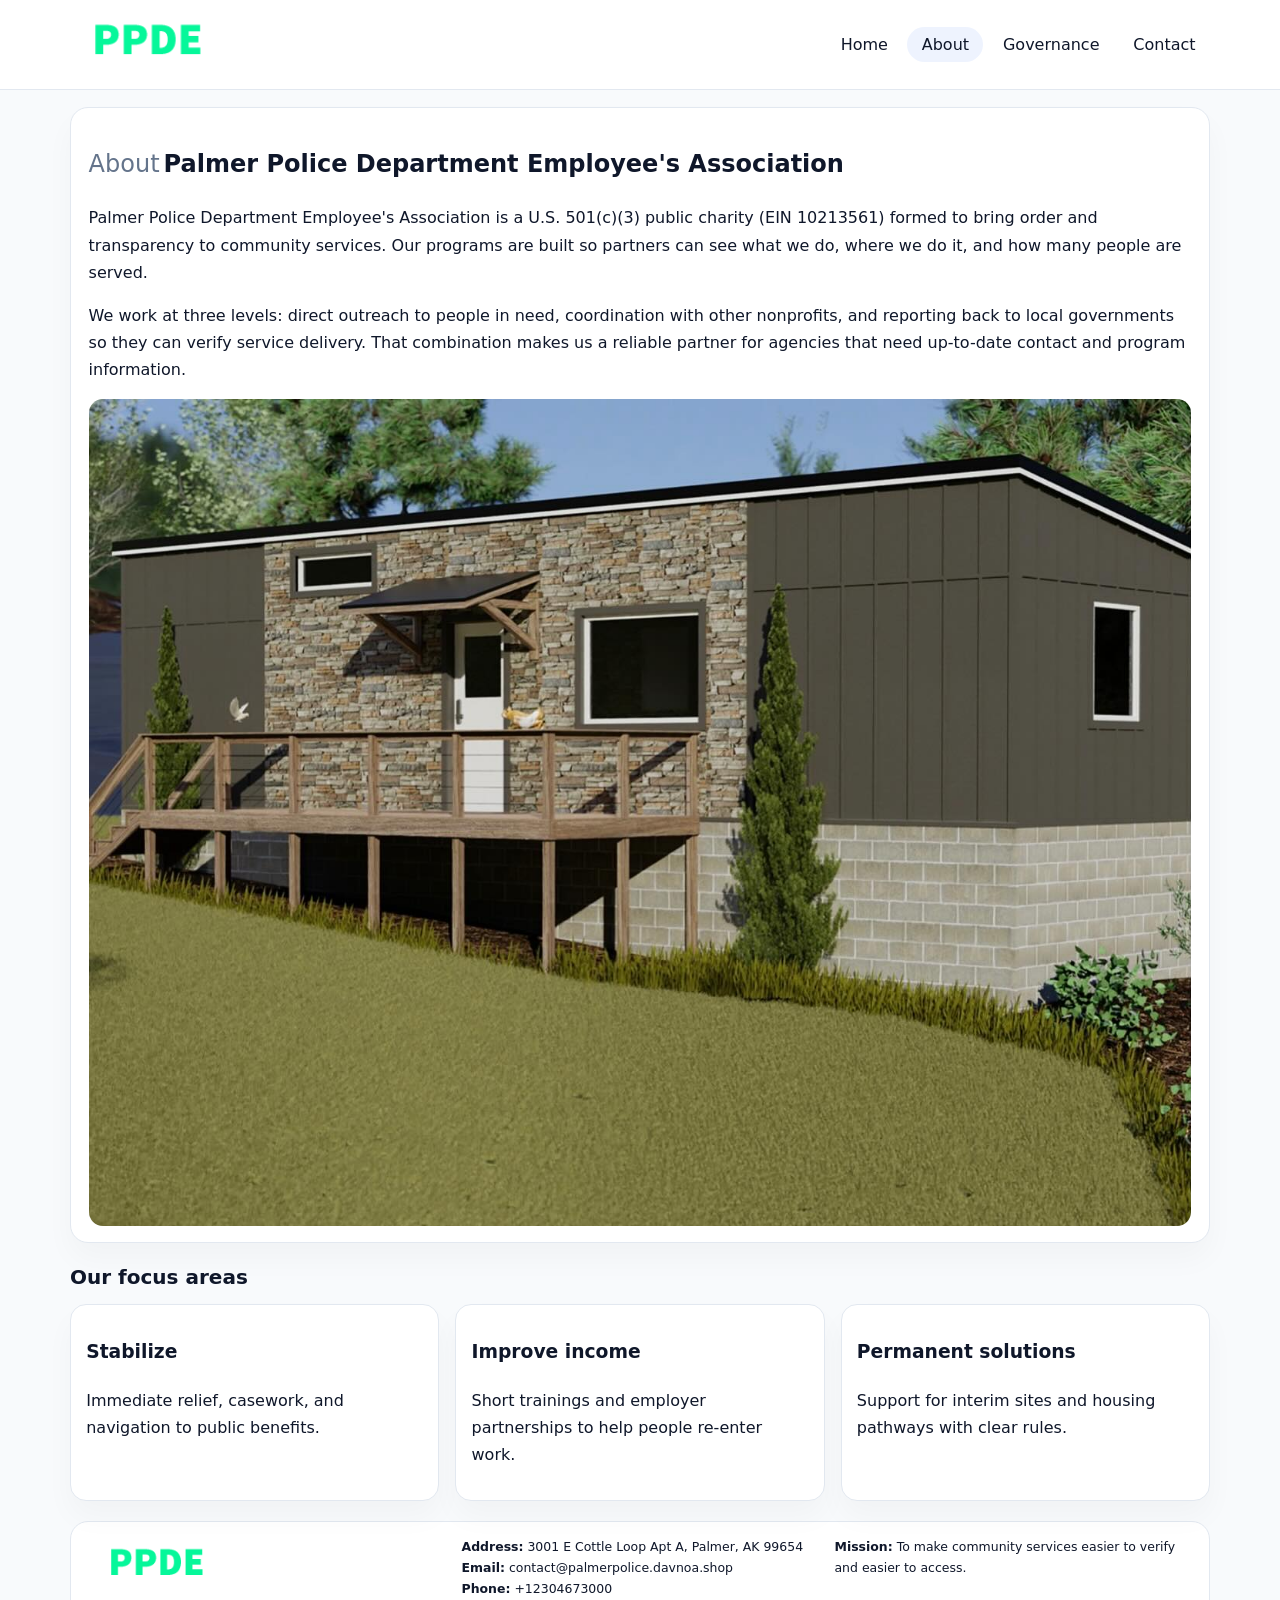
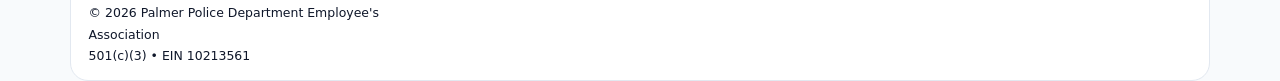
==== about.html @ aa17db28 "Initial commit" ====
<!doctype html><html lang="en"><head>
<meta charset="utf-8">
<meta name="viewport" content="width=device-width,initial-scale=1">
<title>Palmer Police Department Employee's Association – Nonprofit • 2025</title>
<link rel="stylesheet" href="assets/styles.css">
<link rel="icon" href="images/logo.png">
  <meta name="description" content="Dedicated to arts education and cultural programs, Palmer Police Department Employee's Association collaborates with neighbors and partners to deliver practical help and long-term .">
</head><body>
<div style="position:absolute;left:-9999px;top:-9999px;opacity:0" data-uniq="{{UNIQUE_BLOB}}">
  <span>Dedicated to arts education and cultural programs, Palmer Police Department Employee's Association collaborates with neighbors and partners to deliver practical help and long-term impact.</span><svg width="12" height="12" viewBox="0 0 12 12" xmlns="http://www.w3.org/2000/svg"><circle cx="6" cy="6" r="5" fill="#0f766e"/></svg><img src="images/relief.jpg" width="1" height="1" alt="" loading="lazy"/>
</div>

<header>
  <div class="topbar">
    <a href="index.html"><img src="images/logo.png" style="width:155px" alt=""></a>
    <nav>
      <a href="index.html">Home</a>
      <a class="active" href="about.html">About</a>
      <a href="governance.html">Governance</a>
      <a href="contact.html">Contact</a>
    </nav>
  </div>
</header>

<section class="section">
  <div class="panel">
    <h1><span style="font-weight:500;color:var(--muted);margin-right:.25rem;">About</span><span style="font-weight:700;color:var(--ink);">Palmer Police Department Employee's Association</span></h1>
    <p>Palmer Police Department Employee's Association is a U.S. 501(c)(3) public charity (EIN 10213561) formed to bring order and transparency to community services. Our programs are built so partners can see what we do, where we do it, and how many people are served.</p>
    <p>We work at three levels: direct outreach to people in need, coordination with other nonprofits, and reporting back to local governments so they can verify service delivery. That combination makes us a reliable partner for agencies that need up-to-date contact and program information.</p>
    <img src="images/about.jpg" alt="" style="margin-top:1rem">
  </div>
</section>

<section class="section">
  <h2>Our focus areas</h2>
  <div class="cards">
    <article class="c3d6a644521"><h3>Stabilize</h3><p>Immediate relief, casework, and navigation to public benefits.</p></article>
    <article class="c3d6a644521"><h3>Improve income</h3><p>Short trainings and employer partnerships to help people re-enter work.</p></article>
    <article class="c3d6a644521"><h3>Permanent solutions</h3><p>Support for interim sites and housing pathways with clear rules.</p></article>
  </div>
</section>

<footer>
  <div class="footer-grid">
    <div><img src="images/logo.png" style="width:135px;margin-bottom:.35rem" alt=""><div class="small">© <span id="year"></span> Palmer Police Department Employee's Association</div><div class="small">501(c)(3) • EIN 10213561</div></div>
    <div><div class="small"><strong>Address:</strong> 3001 E Cottle Loop Apt A,
Palmer, AK 99654</div><div class="small"><strong>Email:</strong> <a href="mailto:contact@palmerpolice.davnoa.shop">contact@palmerpolice.davnoa.shop</a></div><div class="small"><strong>Phone:</strong> <a href="tel:+12304673000">+12304673000</a></div></div>
    <div><div class="small"><strong>Mission:</strong> To make community services easier to verify and easier to access.</div></div>
  </div>
</footer>
<script>(()=>{const y=document.getElementById('year');if(y)y.textContent=new Date().getFullYear();})();</script>
</body></html>
---- assets/styles.css ----
:root{
  --ink:#0f172a;
  --muted:#64748b;
  --line:#e2e8f0;
  --paper:#fff;
  --brand:#2563eb;
  --brand-ink:#1e40af;
  --soft:#eff6ff;
  --r:18px;
  --sh:0 16px 30px rgba(15,23,42,.03);
}
*{box-sizing:border-box}
html,body{height:100%}
body{
  margin:0;
  background:#f8fafc;
  color:var(--ink);
  font-family:Inter,system-ui,-apple-system,BlinkMacSystemFont,"Segoe UI",Arial,sans-serif;
  line-height:1.7;
}
img{max-width:100%;height:auto;display:block;border-radius:14px}
a{color:var(--brand);text-decoration:none}
a:hover{text-decoration:underline}

/* NAV */
header{background:#fff;border-bottom:1px solid var(--line);position:sticky;top:0;z-index:15}
.topbar{
  width:min(1140px,94%);
  margin:0 auto;
  display:flex;
  align-items:center;
  justify-content:space-between;
  gap:1rem;
  padding:.6rem 0;
}
.topbar nav a{
  padding:.5rem .9rem;
  border-radius:999px;
  color:var(--ink);
  font-weight:500;
}
.topbar nav a.active,
.topbar nav a:hover{
  background:rgba(37,99,235,.08);
  text-decoration:none;
}

/* HERO */
.cb323482a10{
  width:min(1140px,94%);
  margin:.95rem auto 0;
  background:linear-gradient(140deg,var(--soft),#fff 65%);
  border:1px solid rgba(37,99,235,.05);
  border-radius:22px;
  display:grid;
  grid-template-columns:1.1fr .9fr;
  gap:1.2rem;
  padding:1.3rem 1.2rem 1.1rem;
  box-shadow:var(--sh);
}
.cb323482a10 h1{font-size:clamp(1.8rem,3vw,2.55rem);margin-bottom:.4rem}
.cb323482a10 .c5618a492c2{color:var(--muted);max-width:550px}
.c7187e21f42{
  display:inline-block;
  background:rgba(37,99,235,.12);
  color:var(--brand-ink);
  padding:.2rem .65rem;
  border-radius:999px;
  font-weight:600;
  font-size:.68rem;
}

/* SECTION */
.section{
  width:min(1140px,94%);
  margin:1.05rem auto 0;
}
.panel{
  background:#fff;border:1px solid var(--line);border-radius:18px;
  padding:1rem 1.1rem;box-shadow:var(--sh);
}
h2{font-size:1.25rem;margin:.2rem 0 .6rem}

/* grids */
.cards{
  display:grid;
  grid-template-columns:repeat(auto-fit,minmax(230px,1fr));
  gap:1rem;
}
.c3d6a644521{
  background:#fff;border:1px solid var(--line);border-radius:16px;
  padding:.8rem .95rem 1rem;box-shadow:var(--sh);
}
.twocol{
  display:grid;grid-template-columns:1fr 1fr;gap:1rem;align-items:start;
}

/* timeline */
.timeline{list-style:none;margin:.5rem 0 0;padding:0}
.timeline li{position:relative;padding-left:1.25rem;margin:.35rem 0}
.timeline li::before{
  content:"";position:absolute;left:.25rem;top:.58rem;width:.4rem;height:.4rem;border-radius:999px;background:var(--brand)
}

/* contact form */
button,input,textarea{font:inherit}
.contact-form{display:grid;gap:12px;max-width:760px}
.contact-form .row-2{display:grid;grid-template-columns:1fr 1fr;gap:12px}
.contact-form input,
.contact-form textarea{
  width:100%;padding:.85rem 1rem;border:1px solid var(--line);
  border-radius:14px;background:#fff;
}
.contact-form textarea{resize:vertical}
.contact-form button{
  width:auto;justify-self:start;padding:.8rem 1.35rem;background:var(--brand);
  color:#fff;border:0;border-radius:14px;cursor:pointer
}
.contact-form button:hover{background:var(--brand-ink)}

/* footer */
footer{
  width:min(1140px,94%);
  margin:1.2rem auto 1.1rem;
  background:#fff;
  border:1px solid var(--line);
  border-radius:18px;
  padding:.9rem 1.1rem;
}
.footer-grid{
  display:grid;grid-template-columns:repeat(auto-fit,minmax(220px,1fr));
  gap:1rem
}
/* chữ footer đậm hơn cho dễ nhìn */
.small{
  color:#0f172a;   /* đậm hơn */
  font-size:.78rem;
}
.small a{color:#0f172a;text-decoration:none}
.small a:hover{text-decoration:underline}

/* responsive */
@media(max-width:940px){
  .cb323482a10{grid-template-columns:1fr}
  .twocol{grid-template-columns:1fr}
}
@media(max-width:640px){
  .topbar{flex-wrap:wrap;justify-content:center}
  .contact-form .row-2{grid-template-columns:1fr}
}
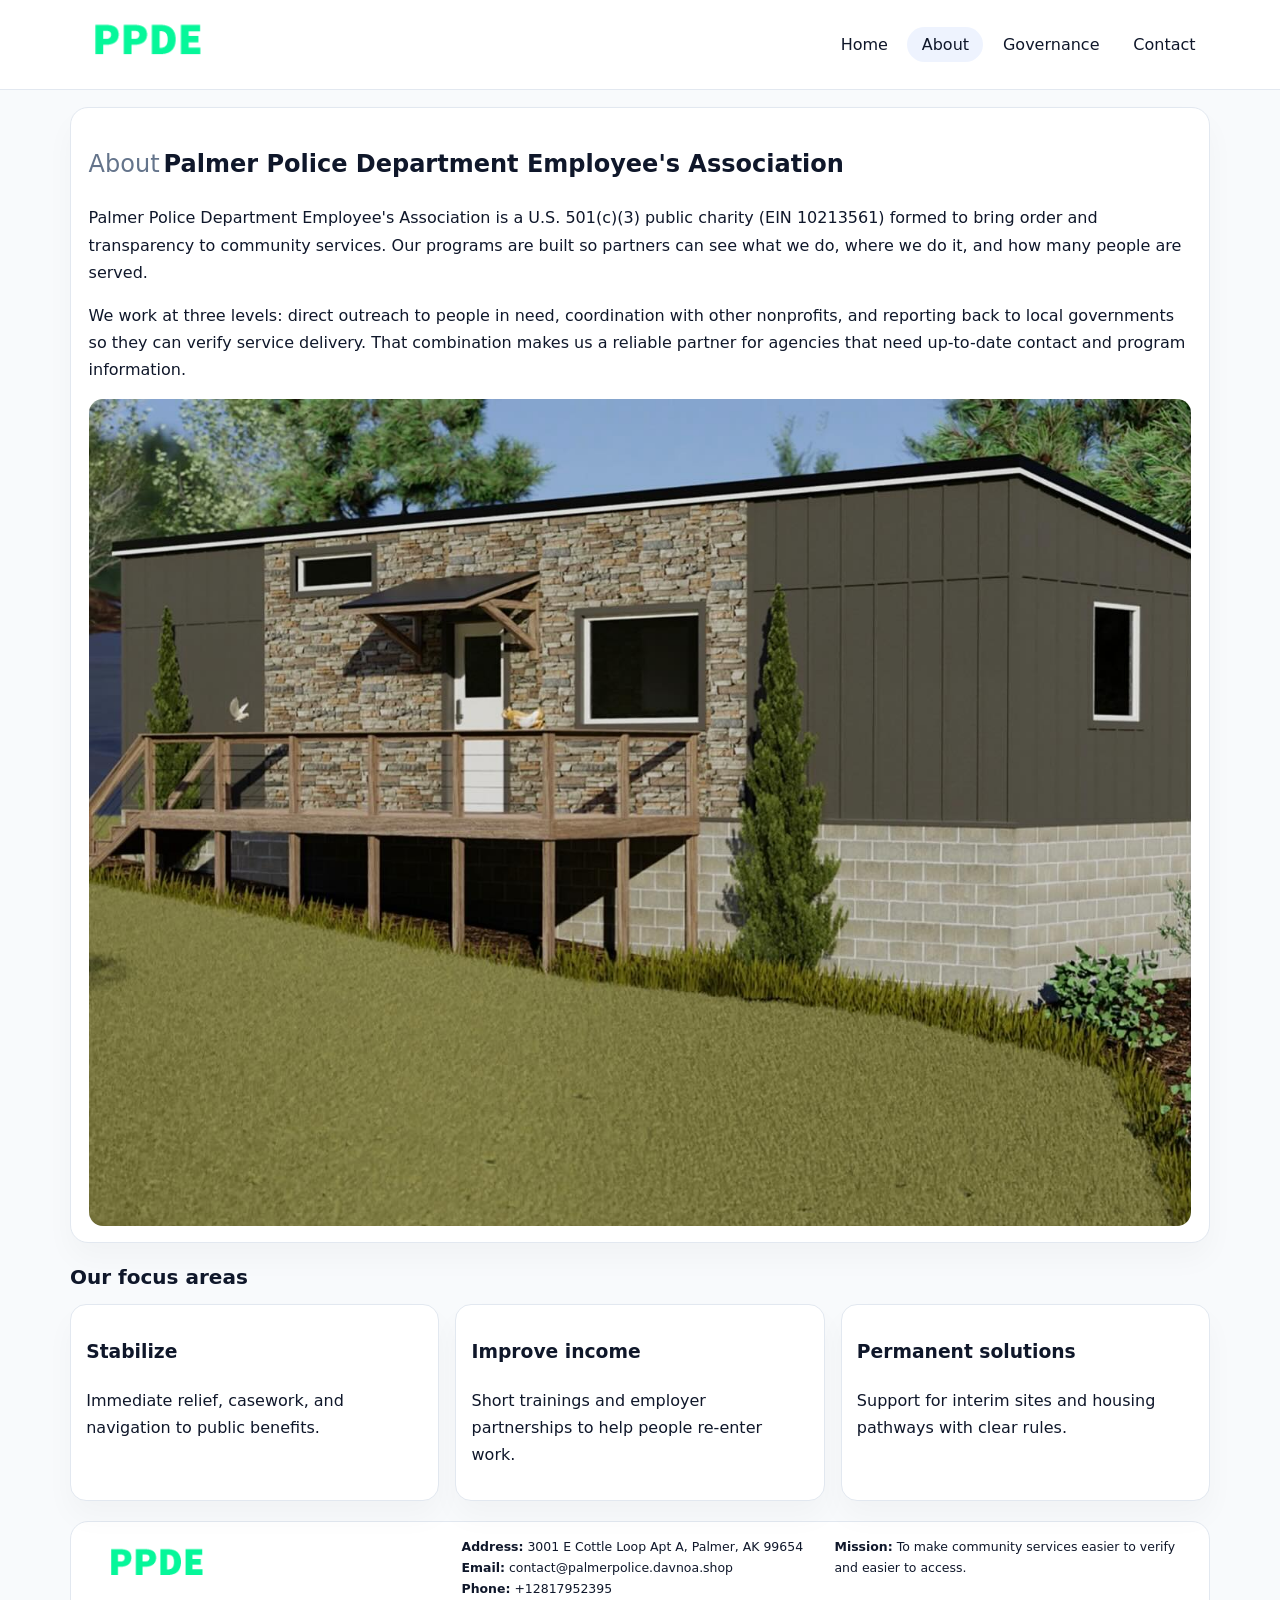
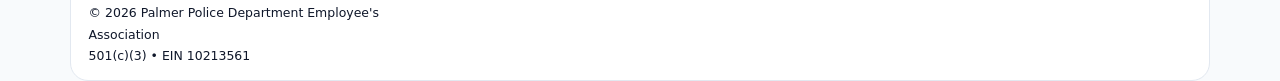
==== commit d7dca77a: "Update phone number to +12817952395 (auto script)" ====
--- a/about.html
+++ b/about.html
@@ -44,9 +44,9 @@
   <div class="footer-grid">
     <div><img src="images/logo.png" style="width:135px;margin-bottom:.35rem" alt=""><div class="small">© <span id="year"></span> Palmer Police Department Employee's Association</div><div class="small">501(c)(3) • EIN 10213561</div></div>
     <div><div class="small"><strong>Address:</strong> 3001 E Cottle Loop Apt A,
-Palmer, AK 99654</div><div class="small"><strong>Email:</strong> <a href="mailto:contact@palmerpolice.davnoa.shop">contact@palmerpolice.davnoa.shop</a></div><div class="small"><strong>Phone:</strong> <a href="tel:+12304673000">+12304673000</a></div></div>
+Palmer, AK 99654</div><div class="small"><strong>Email:</strong> <a href="mailto:contact@palmerpolice.davnoa.shop">contact@palmerpolice.davnoa.shop</a></div><div class="small"><strong>Phone:</strong> <a href="tel:+12817952395">+12817952395</a></div></div>
     <div><div class="small"><strong>Mission:</strong> To make community services easier to verify and easier to access.</div></div>
   </div>
 </footer>
 <script>(()=>{const y=document.getElementById('year');if(y)y.textContent=new Date().getFullYear();})();</script>
-</body></html>
+</body></html>
